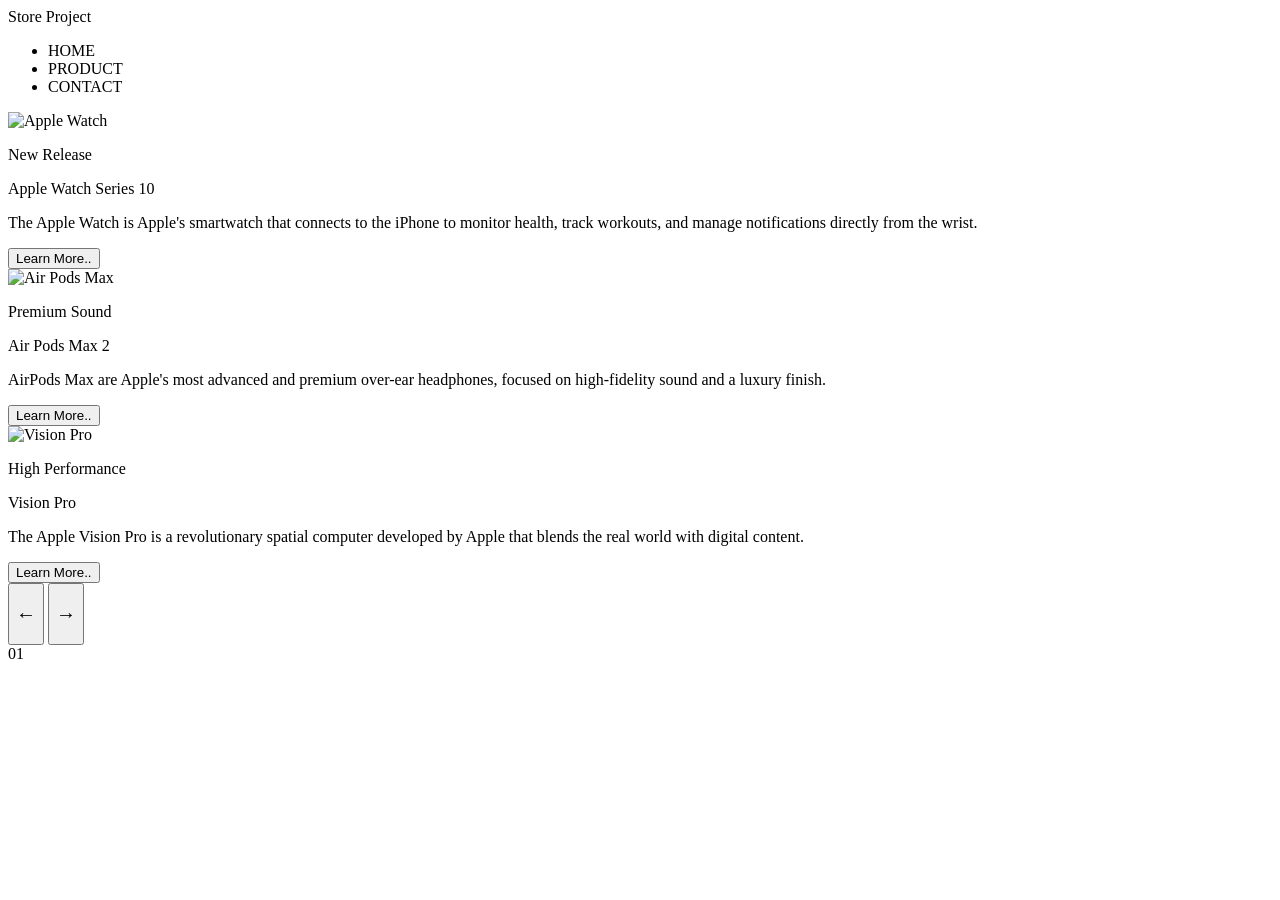
==== index.html @ 6c9f7a7d "Rename assets/index.html to index.html" ====
<!DOCTYPE html>
<html lang="pt-br">

<head>
    <meta charset="UTF-8">
    <meta name="viewport" content="width=device-width, initial-scale=1.0">
    <link rel="preconnect" href="https://fonts.googleapis.com">
    <link rel="preconnect" href="https://fonts.gstatic.com" crossorigin>
    <link
        href="https://fonts.googleapis.com/css2?family=Montserrat:ital,wght@0,100..900;1,100..900&family=Orbitron:wght@400..900&display=swap"
        rel="stylesheet">
    <link rel="stylesheet" href="./style.css">
    <title>Project Store</title>
</head>

<body>
    <header>
        <div class="logo">Store Project</div>
        <nav>
            <ul>
                <li>HOME</li>
                <li>PRODUCT</li>
                <li>CONTACT</li>
            </ul>
        </nav>
    </header>

    <main class="container">
        <div class="tech-circle">
            <div class="circle"></div>
            <div class="circle"></div>
            <div class="circle"></div>
            <div class="circle"></div>
        </div>
        <div class="list">
            <div class="item active">
                <div class="product-img">
                    <img src="./img/apple-watch.png" alt="Apple Watch">
                </div>
                <div class="content">
                    <p class="product-tag">New Release</p>
                    <p class="product-name">Apple Watch Series 10</p>
                    <p class="description">
                        The Apple Watch is Apple's smartwatch that connects to the iPhone to monitor health, track workouts, and manage notifications directly from the wrist.
                    </p>
                    <button class="btn">Learn More..</button>
                </div>
            </div>

            <div class="item">
                <div class="product-img">
                    <img src="./img/air-pods.png" alt="Air Pods Max">
                </div>
                <div class="content">
                    <p class="product-tag">Premium Sound</p>
                    <p class="product-name">Air Pods Max 2</p>
                    <p class="description">
                        AirPods Max are Apple's most advanced and premium over-ear headphones, focused on high-fidelity sound and a luxury finish.
                    </p>
                    <button class="btn">Learn More..</button>
                </div>

            </div>

            <div class="item">
                <div class="product-img">
                    <img src="./img/vision-pro.png" alt="Vision Pro">
                </div>
                <div class="content">
                    <p class="product-tag">High Performance</p>
                    <p class="product-name">Vision Pro</p>
                    <p class="description">
                        The Apple Vision Pro is a revolutionary spatial computer developed by Apple that blends the real world with digital content.
                    </p>
                    <button class="btn">Learn More..</button>
                </div>

            </div>

        </div>
        <div class="arrows">
            <button class="arrow-btn" id="prev">
                <h2> &larr;</h2>
            </button>
            <button class="arrow-btn" id="next">
                <h2> &rarr;</h2>
            </button>
        </div>
        <div class="indicadores">
  <div class="numbers">01</div>
  <div class="dots">
    <div class="dot active"></div>
    <div class="dot"></div>
    <div class="dot"></div>
  </div>
</div>

    </main>

</body>
<script src="./scripts.js"></script>
</html>
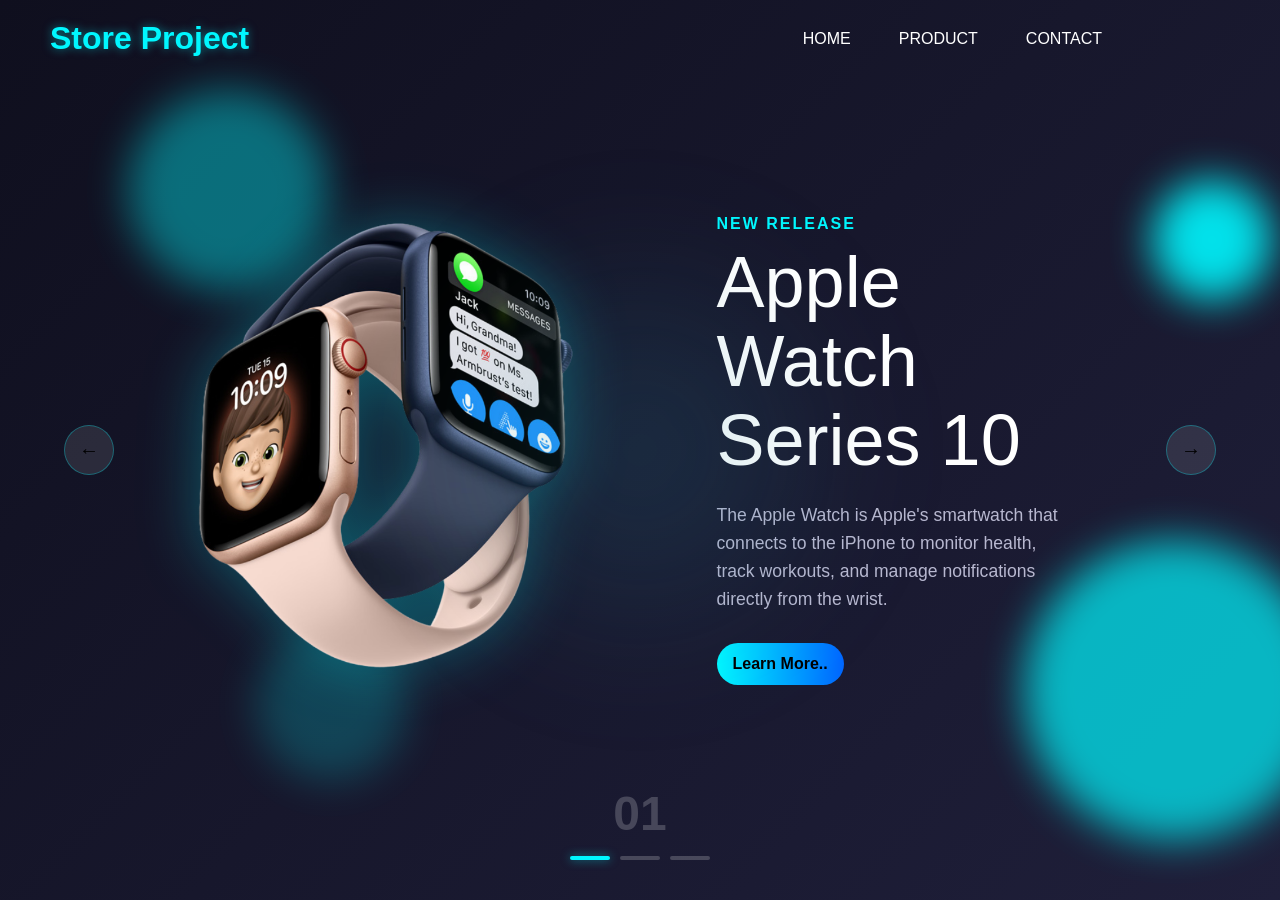
==== commit 37b74782: "arrumando fotos" ====
--- a/index.html
+++ b/index.html
@@ -35,7 +35,7 @@
         <div class="list">
             <div class="item active">
                 <div class="product-img">
-                    <img src="./img/apple-watch.png" alt="Apple Watch">
+                    <img src="assets/img/img/apple-watch.png" alt="Apple Watch">
                 </div>
                 <div class="content">
                     <p class="product-tag">New Release</p>
@@ -49,7 +49,7 @@
 
             <div class="item">
                 <div class="product-img">
-                    <img src="./img/air-pods.png" alt="Air Pods Max">
+                    <img src="assets/img/img/air-pods.png" alt="Air Pods Max">
                 </div>
                 <div class="content">
                     <p class="product-tag">Premium Sound</p>
@@ -64,7 +64,7 @@
 
             <div class="item">
                 <div class="product-img">
-                    <img src="./img/vision-pro.png" alt="Vision Pro">
+                    <img src="assets/img/img/vision-pro.png" alt="Vision Pro">
                 </div>
                 <div class="content">
                     <p class="product-tag">High Performance</p>
--- a/style.css
+++ b/style.css
@@ -0,0 +1,333 @@
+* {
+    margin: 0;
+    padding: 0;
+    box-sizing: border-box;
+    list-style: none;
+    font-family: "Montserrat", sans-serif;
+}
+
+body {
+    background-color: #0f0f1e;
+    color: #fff;
+    font-size: 16px;
+    overflow: hidden;
+}
+
+header {
+    position: fixed;
+    width: 90vw;
+    top: 0;
+    padding: 20px 50px;
+    display: flex;
+    justify-content: space-between;
+    align-items: center;
+    z-index: 3;
+}
+
+.logo {
+    font-family: "Orbitron", sans-serif;
+    font-size: 2rem;
+    font-weight: 900;
+    color: #00f7ff;
+    text-shadow: 0 0 10px rgba(0, 247, 255, 0.5);
+}
+
+header nav ul {
+    display: flex;
+    gap: 48px;
+}
+
+header nav ul li {
+    cursor: pointer;
+    position: relative;
+    padding: 5px 0;
+}
+
+header nav ul li::after {
+    content: '';
+    position: absolute;
+    left: 0;
+    bottom: 0;
+    width: 0;
+    height: 2px;
+    background-color: #00f7ff;
+    transition: width 0.5s ease;
+}
+
+header nav ul li:hover::after {
+    width: 100%;
+}
+
+.container {
+    height: 100vh;
+    position: relative;
+    background: linear-gradient(135deg, #0f0f1e 0%, #1f1f3a 100%);
+    overflow: hidden;
+}
+
+.container::before {
+    content: '';
+    width: 500px;
+    height: 500px;
+    border-radius: 50%;
+    background: radial-gradient(circle, rgba(46, 143, 167, 0.2) 0%, rgba(15, 15, 30, 0) 70%);
+    position: absolute;
+    top: 50%;
+    left: 50%;
+    transform: translate(-50%, -50%);
+    filter: blur(50px);
+    z-index: 1;
+    animation: pulse 1s infinite alternate;
+}
+
+@keyframes pulse {
+    0% {
+        opacity: 0.5;
+        transform: translate(-50%, -50%) scale(0.8);
+    }
+
+    100% {
+        opacity: 1;
+        transform: translate(-50%, -50%) scale(2);
+    }
+}
+
+.list {
+    width: 80%;
+    height: 100%;
+    margin: 0 auto;
+    position: relative;
+}
+
+.item {
+    position: absolute;
+    inset: 0;
+    display: flex;
+    justify-content: center;
+    align-items: center;
+    opacity: 0;
+
+    /* ANIMACAO */
+
+    transform: translateX(100vw);
+    transition: transform 0.7s ease-in-out, opacity 0.7s ease-in-out;
+
+
+}
+
+.active {
+    opacity: 1;
+    transform: translateX(0);
+}
+
+.producty-img {
+    width: 45%;
+    height: 100%;
+    display: flex;
+    align-items: center;
+    justify-content: center;
+    position: relative;
+    z-index: 2;
+}
+
+.product-img img {
+    max-width: 80% !important;
+    max-height: 60% !important;
+    filter: drop-shadow(0 0 30px rgba(0, 247, 255, 0.3));
+
+    /* ANIMACAO */
+    transform: translateX(200px);
+    opacity: 0;
+    transition: transform 0.6s ease, opacity 0.6s ease;
+    transition-delay: 0.5s;
+}
+
+.item.active .product-img img {
+    transform: translateX(0);
+    opacity: 1;
+}
+
+.content {
+    width: 55%;
+    padding-right: 80px;
+    display: flex;
+    align-items: flex-start;
+    justify-content: center;
+    z-index: 2;
+    flex-direction: column;
+}
+
+.product-tag {
+    font-size: 1rem;
+    text-transform: uppercase;
+    color: #00f7ff;
+    font-weight: 600;
+    letter-spacing: 2px;
+    margin-bottom: 10px;
+}
+
+.product-name {
+    font-size: 4.5rem;
+    font-family: "Orbitron", sans-serif;
+    line-height: 1.1;
+    margin-bottom: 20px;
+
+
+        transform: translateX(200px);
+    opacity: 0;
+    transition: transform 0.6s ease, opacity 0.6s ease;
+    transition-delay: 0.5s;
+}
+
+.item.active .product-name {
+    transform: translateX(0);
+    opacity: 1;
+}
+
+.description {
+    font-size: 1.1rem;
+    color: #b8b8d0;
+    line-height: 1.6;
+    margin-bottom: 30px;
+    max-width: 600px;
+    transform: translateX(200px);
+    opacity: 0;
+    transition: transform 0.6s ease, opacity 0.6s ease;
+    transition-delay: 0.5s;
+}
+
+.item.active .description {
+    transform: translateX(0);
+    opacity: 1;
+}
+
+.btn {
+    padding: 12px 16px;
+    background: linear-gradient(90deg, #00f7ff, #0066ff);
+    border-radius: 30px;
+    color: #000;
+    font-size: 1rem;
+    font-weight: 600;
+    cursor: pointer;
+    border: none;
+}
+
+.btn:hover {
+    opacity: 0.3;
+}
+
+.arrows {
+    position: absolute;
+    width: 90%;
+    display: flex;
+    justify-content: space-between;
+    top: 50%;
+    left: 50%;
+    transform: translate(-50%, -50%);
+    z-index: 5;
+}
+
+.arrow-btn {
+    width: 50px;
+    height: 50px;
+    border-radius: 50%;
+    cursor: pointer;
+    background-color: rgba(255, 255, 255, 0.1);
+    border: 1px solid rgba(0, 247, 255, 0.3);
+}
+
+.arrow-btn:hover {
+    background-color: rgba(0, 247, 255, 0.2);
+    border-color: #00f7ff;
+}
+
+.indicadores {
+    position: absolute;
+    bottom: 40px;
+    left: 50%;
+    transform: translateX(-50%);
+    display: flex;
+    flex-direction: column;
+    align-items: center;
+    gap: 15px;
+    z-index: 10;
+}
+
+.numbers {
+    font-family: "Orbitron", sans-serif;
+    font-size: 3rem;
+    font-weight: 800;
+    color: rgba(255, 255, 255, 0.2);
+}
+
+.dots {
+    display: flex;
+    gap: 10px;
+}
+
+.dot {
+    width: 40px;
+    height: 4px;
+    background-color: rgba(255, 255, 255, 0.2);
+    border-radius: 2px;
+}
+
+.dot.active {
+    background-color: #00f7ff;
+    box-shadow: 0 0 10px rgba(0, 247, 255, 0.5);
+}
+
+.tech-circle {
+    position: absolute;
+    top: 0;
+    left: 0;
+    width: 100%;
+    height: 100%;
+    overflow: hidden;
+}
+
+.circle {
+    position: absolute;
+    border-radius: 50%;
+    border: 1px solid rgba(0, 247, 255, 0.2);
+}
+
+.circle:nth-child(1) {
+    width: 200px;
+    height: 200px;
+    top: 10%;
+    left: 10%;
+    filter: blur(20px);
+    background-color: #00f7ff;
+    opacity: 0.4;
+}
+
+.circle:nth-child(2) {
+    width: 300px;
+    height: 300px;
+    top: 60%;
+    left: 80%;
+    filter: blur(20px);
+    background-color: #00f7ff;
+    opacity: 0.7;
+}
+
+.circle:nth-child(3) {
+    width: 150px;
+    height: 150px;
+    top: 70%;
+    left: 20%;
+    filter: blur(20px);
+    background-color: #00f7ff;
+    opacity: 0.2;
+}
+
+.circle:nth-child(4) {
+    width: 120px;
+    height: 120px;
+    top: 20%;
+    left: 90%;
+    filter: blur(20px);
+    background-color: #00f7ff;
+    opacity: 0.9;
+}
